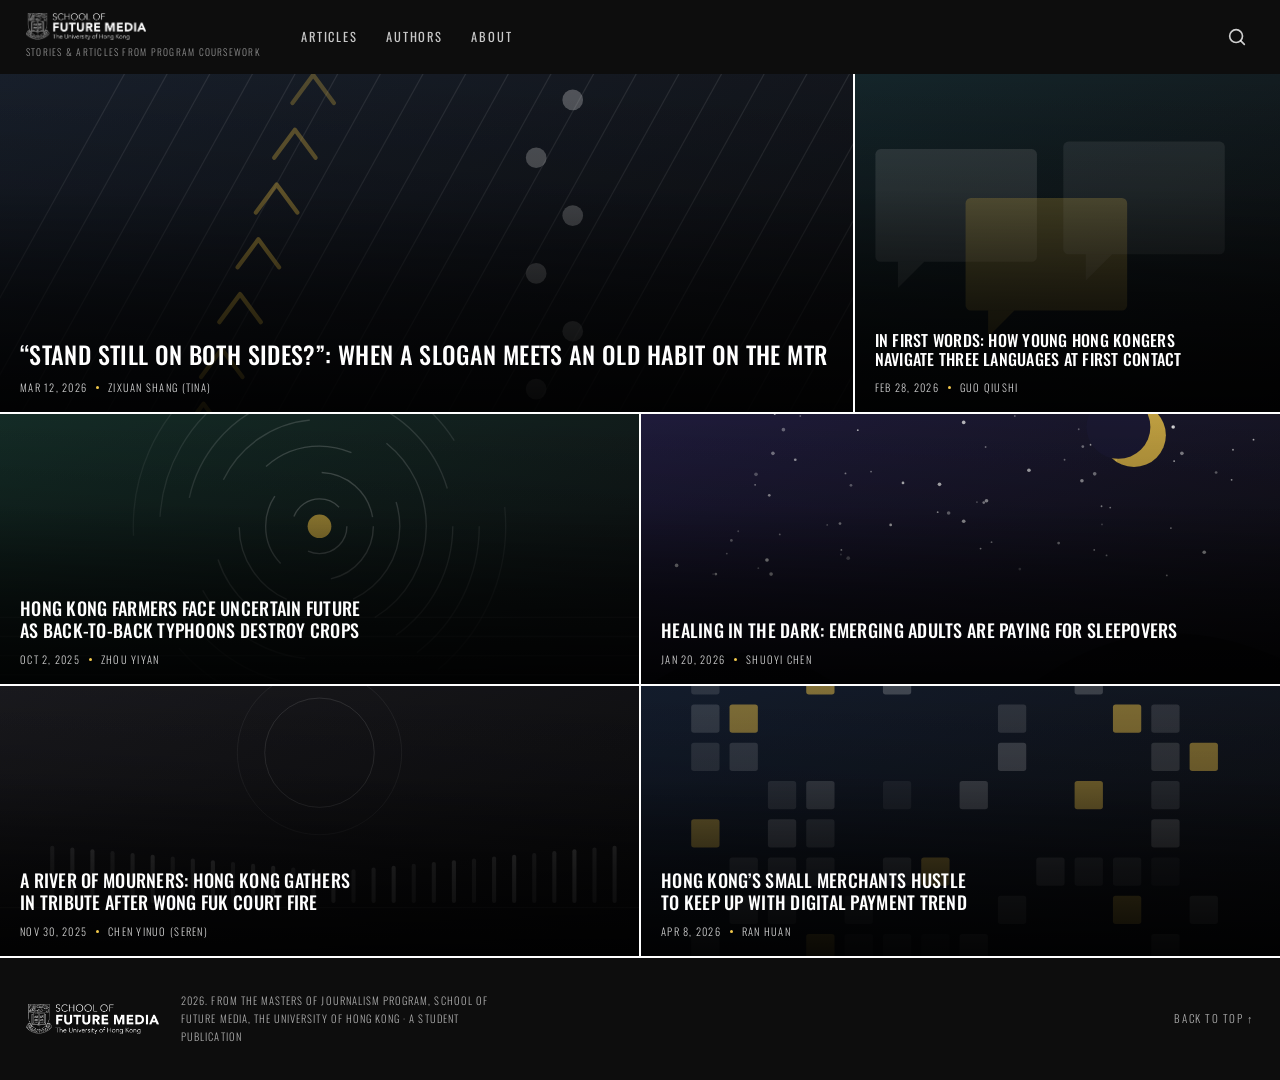
==== sfm-site/index.html @ 0f034060 "Add files via upload" ====
<!DOCTYPE html>
<html lang="en">
<head>
<meta charset="utf-8">
<meta name="viewport" content="width=device-width, initial-scale=1">
<title>Stories from SFM &middot; Stories from SFM</title>
<link rel="preconnect" href="https://fonts.googleapis.com">
<link rel="preconnect" href="https://fonts.gstatic.com" crossorigin>
<link href="https://fonts.googleapis.com/css2?family=Oswald:wght@300;400;500;600;700&family=Source+Serif+4:opsz,wght@8..60,400;8..60,600&display=swap" rel="stylesheet">
<link rel="stylesheet" href="style.css">
</head>
<body>

<a class="skip" href="#main">Skip to articles</a>

<header class="topbar">
  <div class="topbar__inner">
    <a class="masthead" href="index.html">
      <img class="masthead__logo" src="img/sofm-logo-white.png"
           alt="School of Future Media, The University of Hong Kong">
      <span class="masthead__tag">Stories &amp; Articles from Program Coursework</span>
    </a>
    <nav class="nav" aria-label="Main">
      <a class="nav__link" href="articles.html">Articles</a>
      <a class="nav__link" href="authors.html">Authors</a>
      <a class="nav__link" href="about.html">About</a>
    </nav>
    <button class="search" type="button" id="searchOpen" aria-label="Open search">
      <svg viewBox="0 0 24 24" fill="none" stroke="currentColor" stroke-width="1.8" aria-hidden="true">
        <circle cx="11" cy="11" r="7"/><path d="M20 20 L16.2 16.2" stroke-linecap="round"/>
      </svg>
    </button>
  </div>
</header>

<div class="modal" id="searchModal" role="dialog" aria-modal="true" aria-label="Search" hidden>
  <button class="modal__close" type="button" id="searchClose" aria-label="Close search">
    <svg viewBox="0 0 24 24" fill="none" stroke="currentColor" stroke-width="1.6" aria-hidden="true">
      <path d="M6 6 L18 18 M18 6 L6 18" stroke-linecap="round"/>
    </svg>
  </button>
  <div class="modal__inner">
    <label class="modal__label" for="searchField">Search this publication</label>
    <input class="modal__field" id="searchField" type="search" placeholder="Type and press enter" autocomplete="off">
  </div>
</div>

<main id="main">
  <h1 class="visually-hidden">Latest articles</h1>

  <div class="grid">

    <a class="card" href="stories/mtr.html">
      <img class="card__img" src="img/mtr.svg" alt="">
      <div class="card__text">
        <h2 class="card__title">&ldquo;Stand Still on Both Sides?&rdquo;: When a slogan meets an old habit on the MTR</h2>
        <p class="card__meta"><time datetime="2026-03-12">Mar 12, 2026</time><span class="dot"></span>Zixuan Shang (Tina)</p>
      </div>
    </a>

    <a class="card" href="stories/language.html">
      <img class="card__img" src="img/language.svg" alt="">
      <div class="card__text">
        <h2 class="card__title">In first words: how young Hong Kongers navigate three languages at first contact</h2>
        <p class="card__meta"><time datetime="2026-02-28">Feb 28, 2026</time><span class="dot"></span>Guo Qiushi</p>
      </div>
    </a>

    <a class="card" href="stories/typhoon.html">
      <img class="card__img" src="img/typhoon.svg" alt="">
      <div class="card__text">
        <h2 class="card__title">Hong Kong farmers face uncertain future as back-to-back typhoons destroy crops</h2>
        <p class="card__meta"><time datetime="2025-10-02">Oct 2, 2025</time><span class="dot"></span>Zhou Yiyan</p>
      </div>
    </a>

    <a class="card" href="stories/sleepover.html">
      <img class="card__img" src="img/sleepover.svg" alt="">
      <div class="card__text">
        <h2 class="card__title">Healing in the dark: emerging adults are paying for sleepovers</h2>
        <p class="card__meta"><time datetime="2026-01-20">Jan 20, 2026</time><span class="dot"></span>Shuoyi Chen</p>
      </div>
    </a>

    <a class="card" href="stories/fire.html">
      <img class="card__img" src="img/fire.svg" alt="">
      <div class="card__text">
        <h2 class="card__title">A river of mourners: Hong Kong gathers in tribute after Wong Fuk Court fire</h2>
        <p class="card__meta"><time datetime="2025-11-30">Nov 30, 2025</time><span class="dot"></span>Chen Yinuo (Seren)</p>
      </div>
    </a>

    <a class="card" href="stories/payments.html">
      <img class="card__img" src="img/payments.svg" alt="">
      <div class="card__text">
        <h2 class="card__title">Hong Kong&rsquo;s small merchants hustle to keep up with digital payment trend</h2>
        <p class="card__meta"><time datetime="2026-04-08">Apr 8, 2026</time><span class="dot"></span>Ran Huan</p>
      </div>
    </a>

  </div>
</main>

<footer class="footer">
  <div class="footer__inner">
    <img class="footer__logo" src="img/sofm-logo-white.png"
         alt="School of Future Media, The University of Hong Kong">
    <span class="footer__note">2026. From the Masters of Journalism Program, School of Future Media, The University of Hong Kong &middot; A student publication</span>
    <a class="footer__top" href="#main">Back to top &uarr;</a>
  </div>
</footer>

<script>
(function () {
  var modal = document.getElementById('searchModal');
  var field = document.getElementById('searchField');
  function open()  { modal.hidden = false; document.body.classList.add('is-locked'); field.focus(); }
  function close() { modal.hidden = true;  document.body.classList.remove('is-locked'); }
  document.getElementById('searchOpen').addEventListener('click', open);
  document.getElementById('searchClose').addEventListener('click', close);
  modal.addEventListener('click', function (e) { if (e.target === modal) close(); });
  document.addEventListener('keydown', function (e) { if (e.key === 'Escape' && !modal.hidden) close(); });
})();
</script>
</body>
</html>
---- sfm-site/style.css ----
/* ============================================================
   Stories from SFM — core stylesheet
   Sections: 1 tokens · 2 base · 3 topbar · 4 grid · 5 footer
   ============================================================ */

/* --- 1. Tokens ------------------------------------------- */

:root {
  --ink:        #0d0d0d;
  --ink-soft:   #1a1a1a;
  --paper:      #ffffff;
  --muted:      #6f6f6f;
  --accent:     #f2c94c;

  --display: "Oswald", "Arial Narrow", sans-serif;
  --body:    "Source Serif 4", Georgia, serif;

  --bar-h:   74px;
  --gap:     2px;
}

/* --- 2. Base --------------------------------------------- */

*, *::before, *::after { box-sizing: border-box; }

html { -webkit-text-size-adjust: 100%; }

body {
  margin: 0;
  background: var(--paper);
  color: var(--ink);
  font-family: var(--body);
  line-height: 1.6;
}

img { display: block; max-width: 100%; }
a { color: inherit; text-decoration: none; }

.visually-hidden {
  position: absolute;
  width: 1px; height: 1px;
  padding: 0; margin: -1px;
  overflow: hidden;
  clip: rect(0 0 0 0);
  white-space: nowrap;
}

.skip {
  position: absolute;
  left: 8px; top: -60px;
  z-index: 200;
  padding: 10px 16px;
  background: var(--accent);
  color: var(--ink);
  font-family: var(--display);
  font-size: 13px;
  letter-spacing: .08em;
  text-transform: uppercase;
  transition: top .15s;
}
.skip:focus { top: 8px; }

:focus-visible {
  outline: 2px solid var(--accent);
  outline-offset: 2px;
}

/* --- 3. Topbar ------------------------------------------- */

.topbar {
  position: fixed;
  inset: 0 0 auto 0;
  z-index: 100;
  height: var(--bar-h);
  background: var(--ink);
}

.topbar__inner {
  display: flex;
  align-items: center;
  gap: 40px;
  height: 100%;
  padding: 0 26px;
}

.masthead {
  flex: none;
  display: flex;
  flex-direction: column;
  align-items: flex-start;
  justify-content: center;
  gap: 5px;
}

.masthead__logo {
  height: 27px;
  width: auto;
}

.masthead__tag {
  font-family: var(--display);
  font-size: 9.5px;
  font-weight: 300;
  letter-spacing: .13em;
  text-transform: uppercase;
  color: rgba(255,255,255,.55);
  white-space: nowrap;
}

.nav {
  display: flex;
  align-items: center;
  gap: 28px;
  overflow-x: auto;
  scrollbar-width: none;
}
.nav::-webkit-scrollbar { display: none; }

.nav__link {
  position: relative;
  padding: 7px 0;
  color: rgba(255,255,255,.78);
  font-family: var(--display);
  font-size: 12.5px;
  font-weight: 400;
  letter-spacing: .15em;
  text-transform: uppercase;
  white-space: nowrap;
  transition: color .15s;
}

.nav__link::after {
  content: "";
  position: absolute;
  left: 0; right: 0; bottom: 0;
  height: 2px;
  background: var(--accent);
  transform: scaleX(0);
  transition: transform .18s;
}

.nav__link:hover { color: #fff; }
.nav__link:hover::after,
.nav__link.is-current::after { transform: scaleX(1); }
.nav__link.is-current { color: #fff; }

.search {
  margin-left: auto;
  flex: none;
  width: 34px; height: 34px;
  padding: 6px;
  border: 0;
  background: none;
  color: rgba(255,255,255,.8);
  cursor: pointer;
}
.search svg { width: 100%; height: 100%; }
.search:hover { color: #fff; }

/* --- 4. Grid --------------------------------------------- */

.grid {
  display: grid;
  grid-template-columns: repeat(12, 1fr);
  grid-auto-rows: 66px;
  gap: var(--gap);
  padding-top: var(--bar-h);
}

.card {
  position: relative;
  overflow: hidden;
  background: var(--ink-soft);
}

.card__img {
  width: 100%; height: 100%;
  object-fit: cover;
  transition: transform .5s ease;
}

.card::after {
  content: "";
  position: absolute;
  inset: 0;
  background: linear-gradient(
    to top,
    rgba(0,0,0,.88) 0%,
    rgba(0,0,0,.55) 32%,
    rgba(0,0,0,.08) 66%,
    rgba(0,0,0,0) 100%
  );
}

.card:hover .card__img { transform: scale(1.045); }

.card__text {
  position: absolute;
  left: 0; right: 0; bottom: 0;
  z-index: 2;
  padding: 18px 20px 16px;
  color: #fff;
}

.card__title {
  margin: 0;
  font-family: var(--display);
  font-size: 13px;
  font-weight: 500;
  line-height: 1.2;
  letter-spacing: .015em;
  text-transform: uppercase;
  text-wrap: balance;
}

.card__meta {
  display: flex;
  align-items: center;
  gap: 9px;
  margin: 10px 0 0;
  font-family: var(--display);
  font-size: 10.5px;
  font-weight: 300;
  letter-spacing: .12em;
  text-transform: uppercase;
  color: rgba(255,255,255,.82);
}

.dot {
  width: 3px; height: 3px;
  border-radius: 50%;
  background: var(--accent);
}

/* Mosaic rhythm — repeats every 6 cards so every row closes at full
   width. Rows per cycle: 8+4 · 6+6 · 6+6
   Row unit is 66px: standard tiles span 4 (264px), features span 5 (330px). */

.card:nth-child(6n+1) { grid-column: span 8; grid-row: span 5; }
.card:nth-child(6n+2) { grid-column: span 4; grid-row: span 5; }
.card:nth-child(6n+3) { grid-column: span 6; grid-row: span 4; }
.card:nth-child(6n+4) { grid-column: span 6; grid-row: span 4; }
.card:nth-child(6n+5) { grid-column: span 6; grid-row: span 4; }
.card:nth-child(6n+6) { grid-column: span 6; grid-row: span 4; }

.card:nth-child(6n+1) .card__title { font-size: 24px; }
.card:nth-child(6n+2) .card__title { font-size: 16px; }
.card:nth-child(6n+3) .card__title,
.card:nth-child(6n+4) .card__title,
.card:nth-child(6n+5) .card__title,
.card:nth-child(6n+6) .card__title { font-size: 18px; }

/* --- 5. Footer ------------------------------------------- */

.footer {
  margin-top: var(--gap);
  background: var(--ink);
  color: rgba(255,255,255,.66);
}

.footer__inner {
  display: flex;
  align-items: center;
  flex-wrap: wrap;
  gap: 22px;
  padding: 34px 26px;
}

.footer__logo { height: 30px; width: auto; }

.footer__note {
  max-width: 62ch;
  font-family: var(--display);
  font-size: 10.5px;
  font-weight: 300;
  line-height: 1.7;
  letter-spacing: .1em;
  text-transform: uppercase;
}

/* --- Responsive ------------------------------------------ */

@media (max-width: 1180px) {
  .card:nth-child(6n+1) .card__title { font-size: 20px; }
  .card:nth-child(6n+3) .card__title,
  .card:nth-child(6n+4) .card__title,
  .card:nth-child(6n+5) .card__title,
  .card:nth-child(6n+6) .card__title { font-size: 15.5px; }
  .card:nth-child(6n+2) .card__title { font-size: 14px; }
  .card__text { padding: 15px 16px 14px; }
}

@media (max-width: 880px) {
  .grid { grid-template-columns: repeat(2, 1fr); grid-auto-rows: 70px; }
  .grid > .card { grid-column: span 1; grid-row: span 4; }
  .card:nth-child(6n+1) { grid-column: span 2; grid-row: span 5; }
  .card:nth-child(6n+1) .card__title { font-size: 21px; }
  .card__title,
  .card:nth-child(6n+2) .card__title,
  .card:nth-child(6n+3) .card__title,
  .card:nth-child(6n+4) .card__title,
  .card:nth-child(6n+5) .card__title,
  .card:nth-child(6n+6) .card__title { font-size: 14px; }

  .topbar__inner { gap: 18px; padding: 0 16px; }
  .masthead__logo { height: 23px; }
  .masthead__tag { font-size: 8.5px; letter-spacing: .1em; }
  .nav { gap: 18px; }
  .nav__link { font-size: 11.5px; letter-spacing: .1em; }
}

@media (max-width: 560px) {
  .grid { grid-template-columns: 1fr; grid-auto-rows: 64px; }
  .grid > .card, .card:nth-child(6n+1) { grid-column: span 1; grid-row: span 4; }
  .card__text { padding: 16px 18px 15px; }
  .card__title,
  .card:nth-child(6n+1) .card__title,
  .card:nth-child(6n+2) .card__title,
  .card:nth-child(6n+3) .card__title,
  .card:nth-child(6n+4) .card__title,
  .card:nth-child(6n+5) .card__title,
  .card:nth-child(6n+6) .card__title { font-size: 16px; }

  .masthead__logo { height: 21px; }
  .masthead__tag { display: none; }
  .footer__inner { padding: 26px 18px; }
}

@media (prefers-reduced-motion: reduce) {
  * { transition: none !important; }
  .card:hover .card__img { transform: none; }
}

/* --- 6. Search modal ------------------------------------- */

body.is-locked { overflow: hidden; }

.modal {
  position: fixed;
  inset: 0;
  z-index: 300;
  display: flex;
  align-items: center;
  justify-content: center;
  padding: 24px;
  background: rgba(13,13,13,.96);
}
.modal[hidden] { display: none; }

.modal__inner { width: min(680px, 100%); }

.modal__label {
  display: block;
  margin-bottom: 14px;
  color: rgba(255,255,255,.6);
  font-family: var(--display);
  font-size: 11px;
  font-weight: 300;
  letter-spacing: .18em;
  text-transform: uppercase;
}

.modal__field {
  width: 100%;
  padding: 12px 0;
  border: 0;
  border-bottom: 2px solid rgba(255,255,255,.35);
  background: none;
  color: #fff;
  font-family: var(--display);
  font-size: 26px;
  font-weight: 300;
  letter-spacing: .02em;
}
.modal__field::placeholder { color: rgba(255,255,255,.3); }
.modal__field:focus {
  outline: none;
  border-bottom-color: var(--accent);
}

.modal__close {
  position: absolute;
  top: 18px; right: 20px;
  width: 38px; height: 38px;
  padding: 7px;
  border: 0;
  background: none;
  color: rgba(255,255,255,.75);
  cursor: pointer;
}
.modal__close svg { width: 100%; height: 100%; }
.modal__close:hover { color: #fff; }

/* --- 7. Pagination --------------------------------------- */

.pager {
  display: flex;
  align-items: center;
  justify-content: space-between;
  flex-wrap: wrap;
  gap: 16px;
  padding: 46px 26px;
}

.pager__label {
  font-family: var(--display);
  font-size: 11px;
  font-weight: 300;
  letter-spacing: .16em;
  text-transform: uppercase;
  color: var(--muted);
}

.pager__link {
  position: relative;
  padding-bottom: 5px;
  font-family: var(--display);
  font-size: 13px;
  font-weight: 500;
  letter-spacing: .14em;
  text-transform: uppercase;
}

.pager__link::after {
  content: "";
  position: absolute;
  left: 0; right: 0; bottom: 0;
  height: 2px;
  background: var(--accent);
  transform: scaleX(1);
  transform-origin: left;
  transition: transform .18s;
}
.pager__link:hover::after { transform: scaleX(.35); }

/* --- 8. Footer additions --------------------------------- */

.footer__top {
  margin-left: auto;
  font-family: var(--display);
  font-size: 11px;
  font-weight: 300;
  letter-spacing: .14em;
  text-transform: uppercase;
  color: rgba(255,255,255,.66);
}
.footer__top:hover { color: #fff; }

@media (max-width: 560px) {
  .pager { padding: 34px 18px; }
  .footer__top { margin-left: 0; }
  .modal__field { font-size: 20px; }
}

/* --- 9. Article hero ------------------------------------- */

.hero {
  position: relative;
  height: 74vh;
  min-height: 420px;
  margin-top: var(--bar-h);
  overflow: hidden;
  background: var(--ink-soft);
}

.hero__img {
  width: 100%; height: 100%;
  object-fit: cover;
}

.hero::after {
  content: "";
  position: absolute;
  inset: 0;
  background: linear-gradient(
    to bottom,
    rgba(0,0,0,.42) 0%,
    rgba(0,0,0,.30) 45%,
    rgba(0,0,0,.62) 100%
  );
}

.hero__text {
  position: absolute;
  inset: 0;
  z-index: 2;
  display: flex;
  align-items: center;
  justify-content: center;
  padding: 40px 24px;
}

.hero__title {
  max-width: 900px;
  margin: 0;
  color: #fff;
  font-family: var(--display);
  font-size: clamp(26px, 4.2vw, 50px);
  font-weight: 500;
  line-height: 1.12;
  letter-spacing: .015em;
  text-align: center;
  text-transform: uppercase;
  text-wrap: balance;
}

.hero__cue {
  position: absolute;
  left: 50%; bottom: 26px;
  z-index: 3;
  display: grid;
  place-items: center;
  width: 40px; height: 40px;
  margin-left: -20px;
  border: 1px solid rgba(255,255,255,.5);
  border-radius: 50%;
  color: #fff;
  animation: cue 2.4s ease-in-out infinite;
}
.hero__cue svg { width: 22px; height: 22px; }
.hero__cue:hover { border-color: var(--accent); color: var(--accent); }

@keyframes cue {
  0%, 100% { transform: translateY(0); }
  50%      { transform: translateY(6px); }
}

/* --- 10. Article body ------------------------------------ */

.prose {
  max-width: 700px;
  margin: 0 auto;
  padding: 58px 24px 10px;
  font-size: 18px;
  line-height: 1.72;
}

.prose__meta {
  display: flex;
  align-items: center;
  gap: 10px;
  margin: 0 0 34px;
  font-family: var(--display);
  font-size: 11.5px;
  font-weight: 400;
  letter-spacing: .16em;
  text-transform: uppercase;
  color: var(--muted);
}

.dot--dark { background: var(--ink); }

.prose h2 {
  margin: 46px 0 16px;
  font-family: var(--display);
  font-size: 25px;
  font-weight: 600;
  line-height: 1.22;
  letter-spacing: .005em;
}
.prose h2:first-of-type { margin-top: 0; }

.prose p { margin: 0 0 22px; }

.prose a {
  border-bottom: 1px solid var(--accent);
}

.pull {
  margin: 38px 0;
  padding: 4px 0 4px 26px;
  border-left: 3px solid var(--accent);
}
.pull p {
  margin: 0;
  font-size: 22px;
  font-style: italic;
  line-height: 1.42;
  color: #2a2a2a;
}

.figure {
  margin: 38px 0;
}
.figure img { width: 100%; }

.figure figcaption {
  margin-top: 10px;
  font-size: 13.5px;
  font-style: italic;
  line-height: 1.55;
  color: var(--muted);
}

.figure--right {
  float: right;
  width: 45%;
  margin: 8px 0 24px 30px;
}

.prose::after { content: ""; display: block; clear: both; }

/* --- 11. Share, byline, adjacent, respond ---------------- */

.share,
.byline,
.adjacent,
.respond {
  max-width: 700px;
  margin: 0 auto;
  padding-left: 24px;
  padding-right: 24px;
}

.share {
  display: flex;
  align-items: center;
  flex-wrap: wrap;
  gap: 12px;
  padding-top: 30px;
  padding-bottom: 34px;
  border-bottom: 1px solid #e6e6e6;
}

.share__label {
  margin-right: 6px;
  font-family: var(--display);
  font-size: 11px;
  font-weight: 400;
  letter-spacing: .18em;
  text-transform: uppercase;
  color: var(--muted);
}

.share__btn {
  padding: 7px 15px;
  border: 1px solid #d8d8d8;
  font-family: var(--display);
  font-size: 11.5px;
  font-weight: 400;
  letter-spacing: .11em;
  text-transform: uppercase;
  transition: background .15s, border-color .15s, color .15s;
}
.share__btn:hover {
  border-color: var(--ink);
  background: var(--ink);
  color: #fff;
}

.byline {
  display: flex;
  gap: 22px;
  padding-top: 34px;
  padding-bottom: 34px;
  border-bottom: 1px solid #e6e6e6;
}

.byline__avatar {
  flex: none;
  display: grid;
  place-items: center;
  width: 62px; height: 62px;
  background: var(--ink);
  color: var(--accent);
  font-family: var(--display);
  font-size: 19px;
  font-weight: 500;
  letter-spacing: .06em;
}

.byline__kicker {
  margin: 0 0 3px;
  font-family: var(--display);
  font-size: 10.5px;
  font-weight: 400;
  letter-spacing: .18em;
  text-transform: uppercase;
  color: var(--muted);
}

.byline__name {
  margin: 0 0 8px;
  font-family: var(--display);
  font-size: 21px;
  font-weight: 500;
  letter-spacing: .02em;
  text-transform: uppercase;
}

.byline__bio {
  margin: 0 0 10px;
  font-size: 15.5px;
  line-height: 1.6;
  color: #3a3a3a;
}

.byline__link {
  font-family: var(--display);
  font-size: 11.5px;
  font-weight: 400;
  letter-spacing: .12em;
  text-transform: uppercase;
  border-bottom: 1px solid var(--accent);
}

.adjacent {
  display: flex;
  gap: 28px;
  padding-top: 34px;
  padding-bottom: 40px;
}

.adjacent__item {
  flex: 1 1 0;
  min-width: 0;
}
.adjacent__item--next { text-align: right; }

.adjacent__label {
  display: block;
  margin-bottom: 8px;
  font-family: var(--display);
  font-size: 10.5px;
  font-weight: 400;
  letter-spacing: .16em;
  text-transform: uppercase;
  color: var(--muted);
}

.adjacent__title {
  display: block;
  font-family: var(--display);
  font-size: 15px;
  font-weight: 500;
  line-height: 1.28;
  text-transform: uppercase;
}
.adjacent__item:hover .adjacent__title { color: #000; text-decoration: underline; text-underline-offset: 3px; }

.respond {
  padding-top: 36px;
  padding-bottom: 64px;
  border-top: 1px solid #e6e6e6;
}

.respond__title {
  margin: 0 0 18px;
  font-family: var(--display);
  font-size: 21px;
  font-weight: 600;
  letter-spacing: .04em;
  text-transform: uppercase;
}

.respond__label {
  display: block;
  margin-bottom: 8px;
  font-family: var(--display);
  font-size: 10.5px;
  font-weight: 400;
  letter-spacing: .16em;
  text-transform: uppercase;
  color: var(--muted);
}

.respond__field {
  width: 100%;
  padding: 14px 16px;
  border: 1px solid #d8d8d8;
  background: #fbfbfb;
  font-family: var(--body);
  font-size: 16px;
  line-height: 1.6;
  resize: vertical;
}
.respond__field:focus {
  outline: none;
  border-color: var(--ink);
  background: #fff;
}

.respond__btn {
  margin-top: 14px;
  padding: 11px 26px;
  border: 0;
  background: var(--ink);
  color: #fff;
  font-family: var(--display);
  font-size: 12px;
  font-weight: 400;
  letter-spacing: .14em;
  text-transform: uppercase;
  cursor: pointer;
  transition: background .15s;
}
.respond__btn:hover { background: #333; }

@media (max-width: 680px) {
  .hero { height: 60vh; min-height: 340px; }
  .prose { padding-top: 40px; font-size: 17px; }
  .prose h2 { font-size: 21px; margin-top: 36px; }
  .pull p { font-size: 18px; }
  .figure--right { float: none; width: 100%; margin: 30px 0; }
  .adjacent { flex-direction: column; gap: 22px; }
  .adjacent__item--next { text-align: left; }
  .byline { flex-direction: column; gap: 16px; }
}

@media (prefers-reduced-motion: reduce) {
  .hero__cue { animation: none; }
}

/* --- 12. Interior pages ---------------------------------- */

/* No banner: content begins directly under the fixed bar, the way
   the grid does on the home page. */

.prose--page {
  padding-top: calc(var(--bar-h) + 60px);
  padding-bottom: 70px;
}

.prose__h1 {
  margin: 0 0 26px;
  font-family: var(--display);
  font-size: 34px;
  font-weight: 600;
  line-height: 1.1;
  letter-spacing: .01em;
  text-transform: uppercase;
}

/* --- 13. Authors ----------------------------------------- */

.people {
  display: grid;
  grid-template-columns: repeat(auto-fill, minmax(280px, 1fr));
  gap: 1px;
  max-width: 1400px;
  margin: 0 auto 70px;
  padding: calc(var(--bar-h) + 1px) 26px 1px;
  background: #e6e6e6;
  border-top: 1px solid #e6e6e6;
}

.person {
  padding: 30px 28px 32px;
  background: #fff;
}

.person__avatar {
  display: grid;
  place-items: center;
  width: 54px; height: 54px;
  margin-bottom: 18px;
  background: var(--ink);
  color: var(--accent);
  font-family: var(--display);
  font-size: 17px;
  font-weight: 500;
  letter-spacing: .06em;
}

.person__name {
  margin: 0 0 9px;
  font-family: var(--display);
  font-size: 20px;
  font-weight: 500;
  letter-spacing: .02em;
  text-transform: uppercase;
}

.person__bio {
  margin: 0 0 14px;
  font-size: 15.5px;
  line-height: 1.6;
  color: #3a3a3a;
}

.person__link {
  font-family: var(--display);
  font-size: 11px;
  font-weight: 400;
  letter-spacing: .14em;
  text-transform: uppercase;
  color: var(--muted);
  border-bottom: 1px solid var(--accent);
}
.person__link:hover { color: var(--ink); }

/* --- 14. Standalone page prose --------------------------- */

.prose--page {
  padding-top: 0;
  padding-bottom: 70px;
}

/* The opening paragraph sits at body size. It leads by position,
   not by being set larger than everything after it. */
.lede { margin-bottom: 22px; }

@media (max-width: 680px) {
  .people { padding-left: 18px; padding-right: 18px; }
  .prose--page { padding-top: calc(var(--bar-h) + 38px); }
  .prose__h1 { font-size: 27px; }
}

/* --- 15. References list --------------------------------- */

.refs {
  margin: 0 0 26px;
  padding-left: 20px;
  font-size: 14.5px;
  line-height: 1.6;
  color: #444;
}
.refs li { margin-bottom: 12px; }

/* Author card links */
.person__bio a { border-bottom: 1px solid #ddd; }
.person__bio a:hover { border-bottom-color: var(--accent); }

/* --- 16. About page photo -------------------------------- */

.about-photo {
  width: 100%;
  height: auto;
  /* one blank line of space before the text that follows */
  margin: 0 0 31px;
}
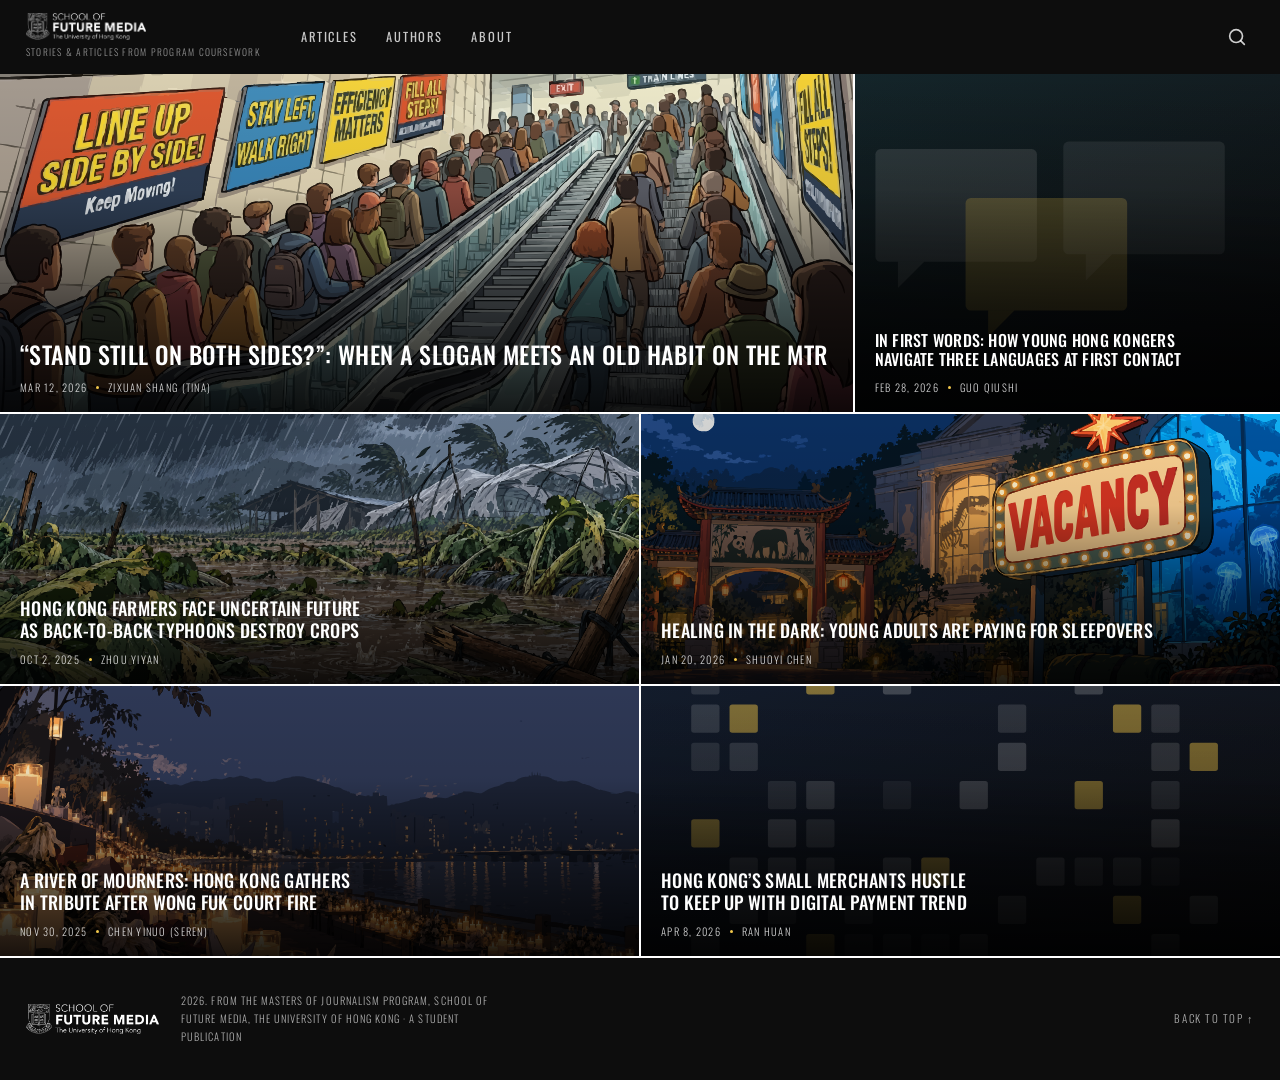
==== commit 9ad6c2db: "Update card title for sleepover story" ====
--- a/sfm-site/index.html
+++ b/sfm-site/index.html
@@ -77,7 +77,7 @@
     <a class="card" href="stories/sleepover.html">
       <img class="card__img" src="img/sleepover.svg" alt="">
       <div class="card__text">
-        <h2 class="card__title">Healing in the dark: emerging adults are paying for sleepovers</h2>
+        <h2 class="card__title">Healing in the dark: young adults are paying for sleepovers</h2>
         <p class="card__meta"><time datetime="2026-01-20">Jan 20, 2026</time><span class="dot"></span>Shuoyi Chen</p>
       </div>
     </a>
--- a/sfm-site/style.css
+++ b/sfm-site/style.css
@@ -817,7 +817,7 @@
    the grid does on the home page. */
 
 .prose--page {
-  padding-top: calc(var(--bar-h) + 60px);
+  padding-top: calc(var(--bar-h) + 52px);
   padding-bottom: 70px;
 }
 
@@ -890,11 +890,9 @@
 .person__link:hover { color: var(--ink); }
 
 /* --- 14. Standalone page prose --------------------------- */
-
-.prose--page {
-  padding-top: 0;
-  padding-bottom: 70px;
-}
+/* Spacing for .prose--page lives in section 12. Do not redeclare
+   padding-top here: the later rule wins and the content slides up
+   under the fixed top bar. */
 
 /* The opening paragraph sits at body size. It leads by position,
    not by being set larger than everything after it. */
